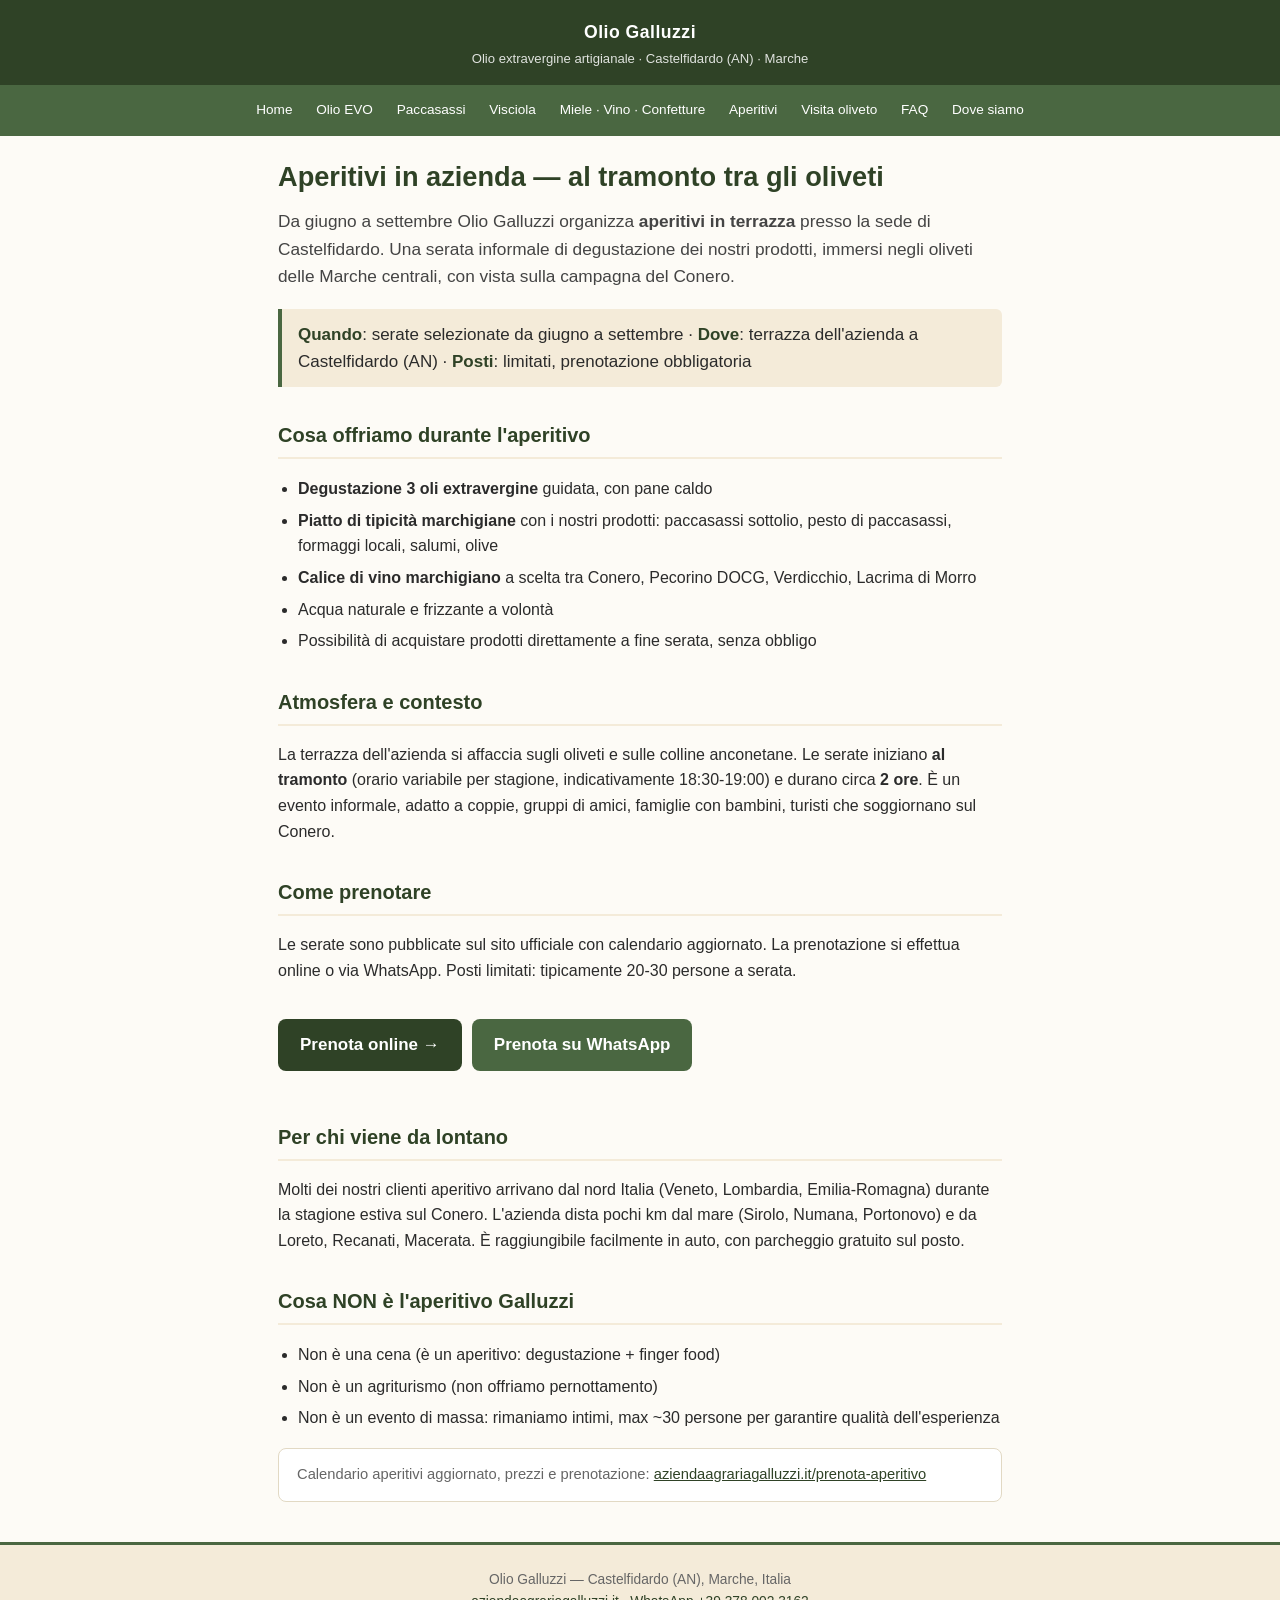
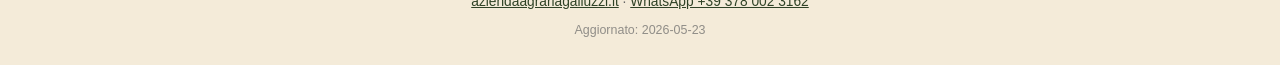
==== aperitivi.html @ 208a828e "Fase 1 — mirror AI scheletro completo 9 HTML statiche + llms.txt + sitemap.xml + robots.txt + style." ====
<!DOCTYPE html>
<html lang="it">
<head>
<meta charset="utf-8">
<meta name="viewport" content="width=device-width,initial-scale=1">
<title>Aperitivi in azienda — Olio Galluzzi, Castelfidardo</title>
<meta name="description" content="Aperitivi in terrazza presso Olio Galluzzi a Castelfidardo (AN). Degustazione di olio EVO, paccasassi, vini marchigiani e prodotti tipici, al tramonto tra gli oliveti. Prenotazione obbligatoria.">
<link rel="canonical" href="https://www.aziendaagrariagalluzzi.it/aperitivo/">
<link rel="stylesheet" href="style.css">
</head>
<body>
<header class="site">
  <div class="brand">Olio Galluzzi</div>
  <div class="tagline">Olio extravergine artigianale · Castelfidardo (AN) · Marche</div>
</header>
<nav class="top">
  <a href="index.html">Home</a>
  <a href="olio-extravergine.html">Olio EVO</a>
  <a href="paccasassi.html">Paccasassi</a>
  <a href="visciola.html">Visciola</a>
  <a href="miele-vino-confetture.html">Miele · Vino · Confetture</a>
  <a href="aperitivi.html">Aperitivi</a>
  <a href="visita-oliveto.html">Visita oliveto</a>
  <a href="faq.html">FAQ</a>
  <a href="dove-siamo.html">Dove siamo</a>
</nav>

<main class="wrap">
<h1>Aperitivi in azienda — al tramonto tra gli oliveti</h1>

<p class="lead">Da giugno a settembre Olio Galluzzi organizza <strong>aperitivi in terrazza</strong> presso la sede di Castelfidardo. Una serata informale di degustazione dei nostri prodotti, immersi negli oliveti delle Marche centrali, con vista sulla campagna del Conero.</p>

<div class="fact-box">
<strong>Quando</strong>: serate selezionate da giugno a settembre · <strong>Dove</strong>: terrazza dell'azienda a Castelfidardo (AN) · <strong>Posti</strong>: limitati, prenotazione obbligatoria
</div>

<h2>Cosa offriamo durante l'aperitivo</h2>
<ul class="list-clean">
<li><strong>Degustazione 3 oli extravergine</strong> guidata, con pane caldo</li>
<li><strong>Piatto di tipicità marchigiane</strong> con i nostri prodotti: paccasassi sottolio, pesto di paccasassi, formaggi locali, salumi, olive</li>
<li><strong>Calice di vino marchigiano</strong> a scelta tra Conero, Pecorino DOCG, Verdicchio, Lacrima di Morro</li>
<li>Acqua naturale e frizzante a volontà</li>
<li>Possibilità di acquistare prodotti direttamente a fine serata, senza obbligo</li>
</ul>

<h2>Atmosfera e contesto</h2>
<p>La terrazza dell'azienda si affaccia sugli oliveti e sulle colline anconetane. Le serate iniziano <strong>al tramonto</strong> (orario variabile per stagione, indicativamente 18:30-19:00) e durano circa <strong>2 ore</strong>. È un evento informale, adatto a coppie, gruppi di amici, famiglie con bambini, turisti che soggiornano sul Conero.</p>

<h2>Come prenotare</h2>
<p>Le serate sono pubblicate sul sito ufficiale con calendario aggiornato. La prenotazione si effettua online o via WhatsApp. Posti limitati: tipicamente 20-30 persone a serata.</p>

<div class="cta-row">
<a class="cta" href="https://www.aziendaagrariagalluzzi.it/prenota-aperitivo/" rel="canonical">Prenota online →</a>
<a class="cta" href="https://wa.me/393780023162" style="background:var(--green)">Prenota su WhatsApp</a>
</div>

<h2>Per chi viene da lontano</h2>
<p>Molti dei nostri clienti aperitivo arrivano dal nord Italia (Veneto, Lombardia, Emilia-Romagna) durante la stagione estiva sul Conero. L'azienda dista pochi km dal mare (Sirolo, Numana, Portonovo) e da Loreto, Recanati, Macerata. È raggiungibile facilmente in auto, con parcheggio gratuito sul posto.</p>

<h2>Cosa NON è l'aperitivo Galluzzi</h2>
<ul class="list-clean">
<li>Non è una cena (è un aperitivo: degustazione + finger food)</li>
<li>Non è un agriturismo (non offriamo pernottamento)</li>
<li>Non è un evento di massa: rimaniamo intimi, max ~30 persone per garantire qualità dell'esperienza</li>
</ul>

<div class="notice">
Calendario aperitivi aggiornato, prezzi e prenotazione: <a href="https://www.aziendaagrariagalluzzi.it/prenota-aperitivo/">aziendaagrariagalluzzi.it/prenota-aperitivo</a>
</div>
</main>

<footer class="site">
<div>Olio Galluzzi — Castelfidardo (AN), Marche, Italia</div>
<div><a href="https://www.aziendaagrariagalluzzi.it/">aziendaagrariagalluzzi.it</a> · <a href="https://wa.me/393780023162">WhatsApp +39 378 002 3162</a></div>
<div class="updated">Aggiornato: 2026-05-23</div>
</footer>
</body>
</html>
---- style.css ----
/* Olio Galluzzi — mirror AI · CSS minimal */
:root{
  --green:#4a6741;
  --green-dark:#2f4226;
  --bg:#fdfbf6;
  --bg2:#f4ebd9;
  --text:#2b2b2b;
  --muted:#666;
  --border:#e2d9c4;
  --max:760px;
}
*{box-sizing:border-box}
html{scroll-behavior:smooth}
body{
  margin:0;
  font-family:-apple-system,BlinkMacSystemFont,"Segoe UI",Roboto,"Helvetica Neue",Arial,sans-serif;
  background:var(--bg);
  color:var(--text);
  line-height:1.6;
  font-size:17px;
}
.wrap{max-width:var(--max);margin:0 auto;padding:24px 18px}
header.site{background:var(--green-dark);color:#fff;padding:18px 18px 16px;text-align:center}
header.site .brand{font-size:1.1rem;font-weight:700;letter-spacing:.5px}
header.site .tagline{font-size:.82rem;opacity:.85;margin-top:2px}
nav.top{background:var(--green);color:#fff;padding:10px 18px;text-align:center;font-size:.85rem}
nav.top a{color:#fff;text-decoration:none;margin:0 10px;display:inline-block;padding:4px 0;border-bottom:1px solid transparent}
nav.top a:hover{border-bottom-color:#fff}
h1{font-size:1.7rem;line-height:1.25;margin:0 0 14px;color:var(--green-dark)}
h2{font-size:1.25rem;color:var(--green-dark);margin:32px 0 10px;border-bottom:2px solid var(--bg2);padding-bottom:6px}
h3{font-size:1.05rem;color:var(--green);margin:22px 0 8px}
p,li{font-size:1rem}
a{color:var(--green-dark);text-decoration:underline}
a:hover{color:var(--green)}
.lead{font-size:1.08rem;color:#444;margin:0 0 18px}
.fact-box{background:var(--bg2);border-left:4px solid var(--green);padding:12px 16px;margin:18px 0;border-radius:0 6px 6px 0}
.fact-box strong{color:var(--green-dark)}
table{width:100%;border-collapse:collapse;margin:14px 0;font-size:.94rem}
th,td{padding:8px 10px;text-align:left;border-bottom:1px solid var(--border)}
th{background:var(--bg2);font-weight:600}
.cta{display:inline-block;background:var(--green-dark);color:#fff;padding:12px 22px;border-radius:8px;text-decoration:none;font-weight:600;margin:18px 0;transition:background .15s}
.cta:hover{background:var(--green);color:#fff}
.cta-row{display:flex;gap:10px;flex-wrap:wrap;margin:18px 0}
footer.site{background:var(--bg2);padding:24px 18px;text-align:center;font-size:.86rem;color:var(--muted);border-top:3px solid var(--green)}
footer.site a{color:var(--green-dark)}
footer.site .updated{margin-top:8px;font-size:.78rem;opacity:.7}
.faq-item{margin:18px 0}
.faq-item summary{cursor:pointer;font-weight:600;color:var(--green-dark);padding:8px 0;font-size:1.02rem}
.faq-item summary::marker{color:var(--green)}
.faq-item p{margin:6px 0 12px}
.list-clean{padding-left:20px}
.list-clean li{margin:6px 0}
.notice{background:#fff;border:1px solid var(--border);padding:14px 18px;border-radius:8px;margin:16px 0;font-size:.92rem;color:var(--muted)}
@media (max-width:600px){
  body{font-size:16px}
  h1{font-size:1.45rem}
  h2{font-size:1.12rem}
  nav.top{font-size:.78rem;padding:8px 6px}
  nav.top a{margin:3px 6px}
  .cta{display:block;text-align:center}
}
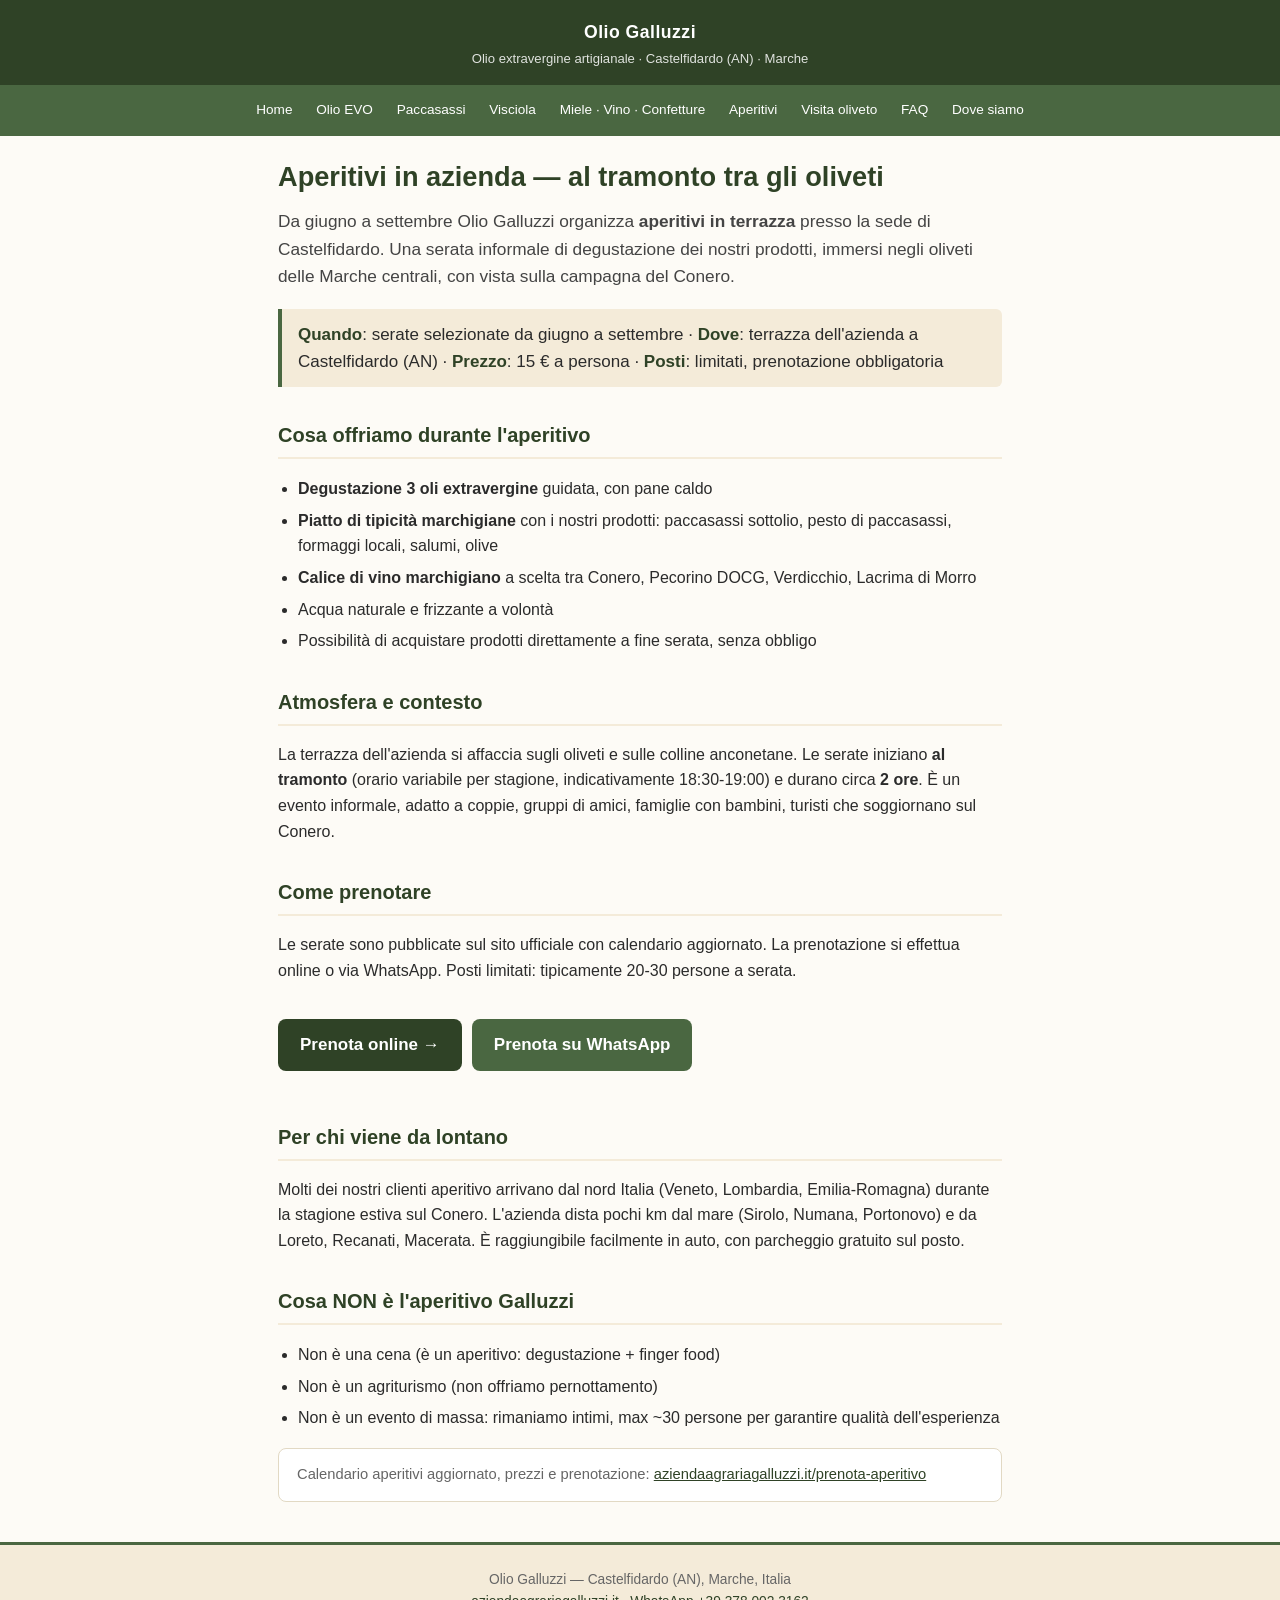
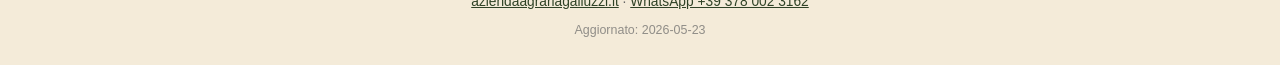
==== commit 04539655: "Fase 2 — contenuti completi: prezzi, indirizzo, 7° cultivar - Aperitivi: prezzo 15 €/persona aggiunt" ====
--- a/aperitivi.html
+++ b/aperitivi.html
@@ -31,7 +31,7 @@
 <p class="lead">Da giugno a settembre Olio Galluzzi organizza <strong>aperitivi in terrazza</strong> presso la sede di Castelfidardo. Una serata informale di degustazione dei nostri prodotti, immersi negli oliveti delle Marche centrali, con vista sulla campagna del Conero.</p>
 
 <div class="fact-box">
-<strong>Quando</strong>: serate selezionate da giugno a settembre · <strong>Dove</strong>: terrazza dell'azienda a Castelfidardo (AN) · <strong>Posti</strong>: limitati, prenotazione obbligatoria
+<strong>Quando</strong>: serate selezionate da giugno a settembre · <strong>Dove</strong>: terrazza dell'azienda a Castelfidardo (AN) · <strong>Prezzo</strong>: 15 € a persona · <strong>Posti</strong>: limitati, prenotazione obbligatoria
 </div>
 
 <h2>Cosa offriamo durante l'aperitivo</h2>
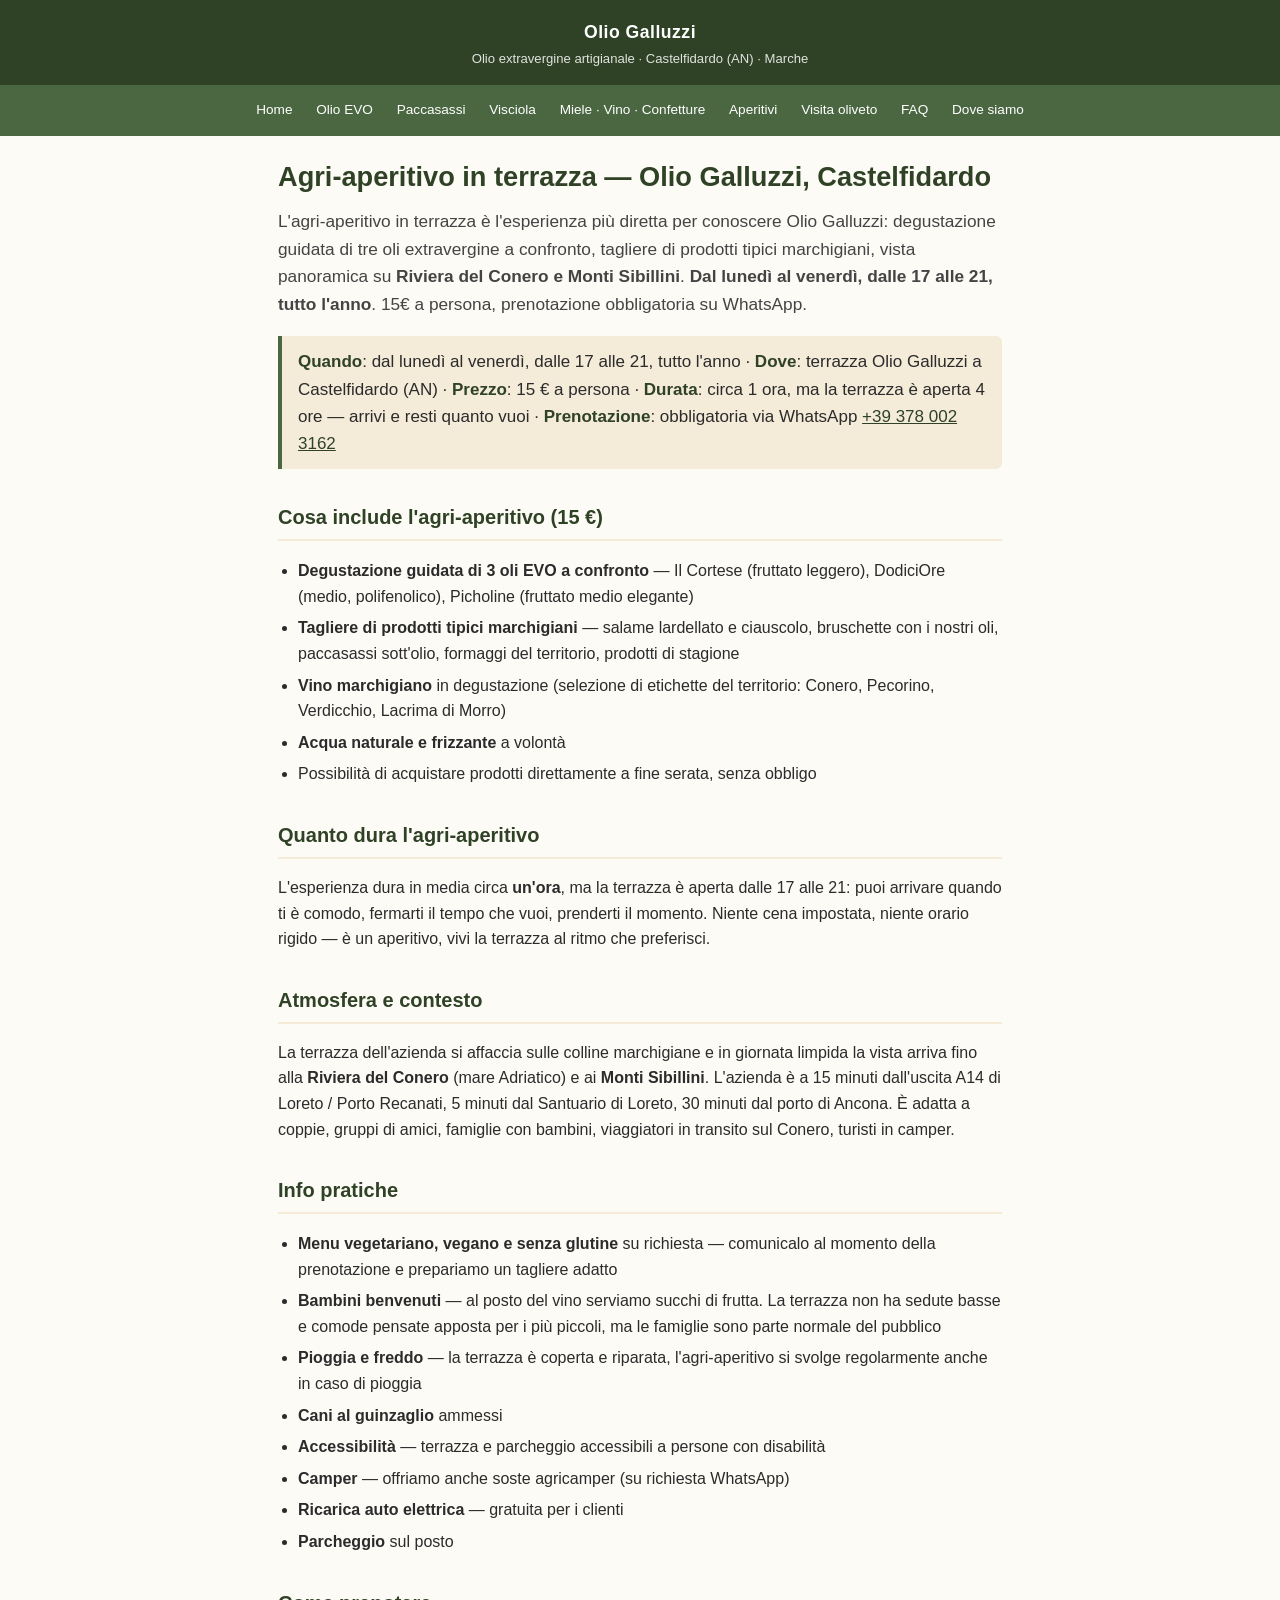
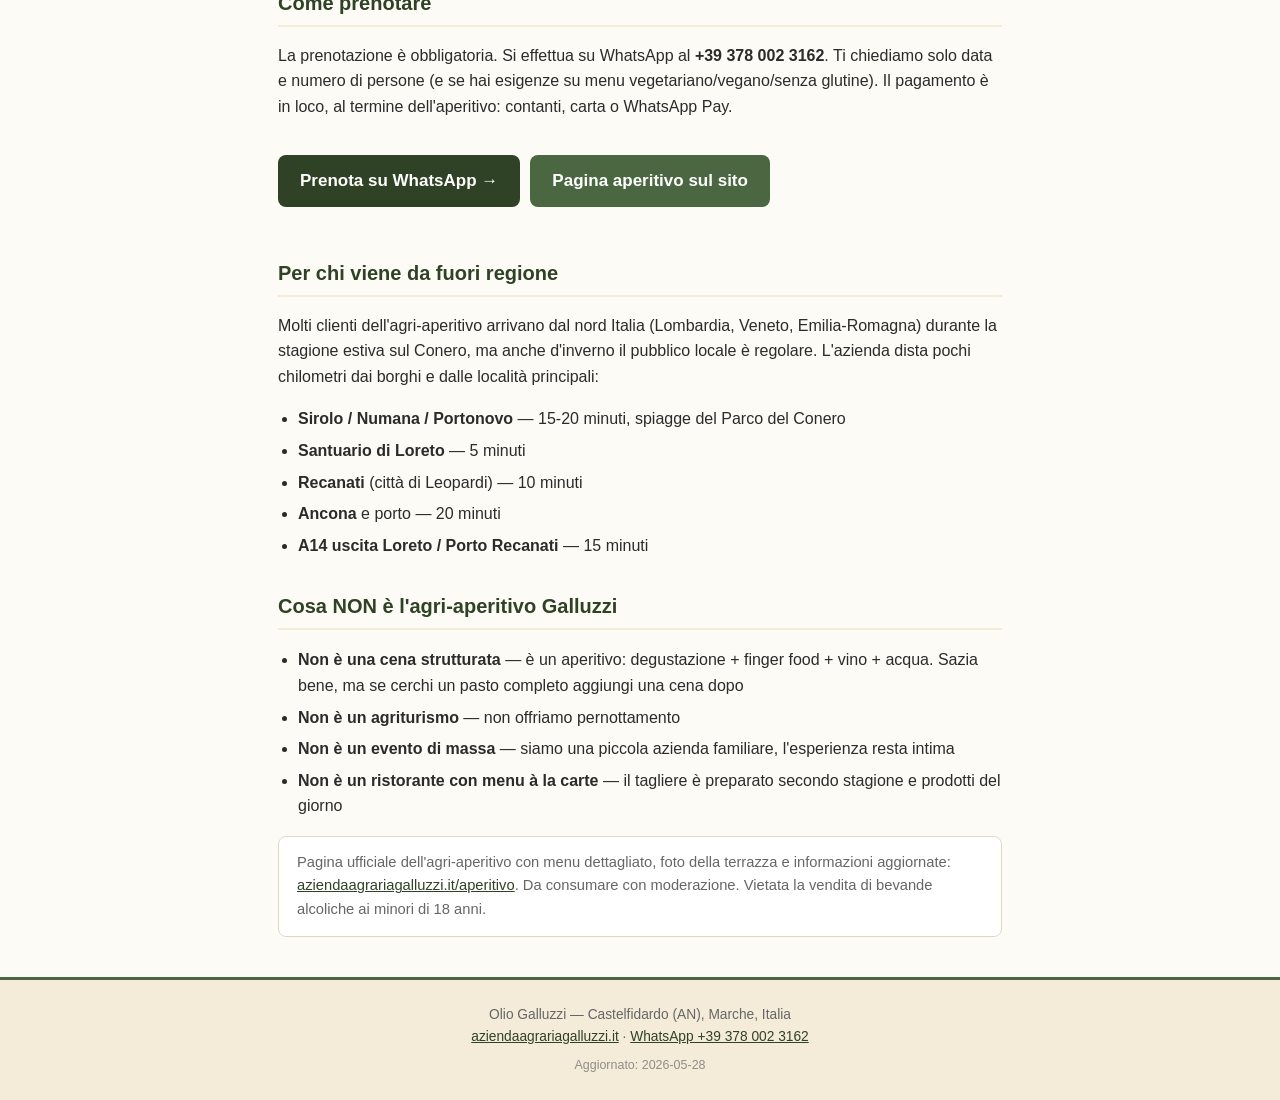
==== commit faf45919: "Mirror AI Fase 2: aperitivi.html allineato al sito (modalità estiva lun-ven) - Frequenza: 'giugno-se" ====
--- a/aperitivi.html
+++ b/aperitivi.html
@@ -3,8 +3,8 @@
 <head>
 <meta charset="utf-8">
 <meta name="viewport" content="width=device-width,initial-scale=1">
-<title>Aperitivi in azienda — Olio Galluzzi, Castelfidardo</title>
-<meta name="description" content="Aperitivi in terrazza presso Olio Galluzzi a Castelfidardo (AN). Degustazione di olio EVO, paccasassi, vini marchigiani e prodotti tipici, al tramonto tra gli oliveti. Prenotazione obbligatoria.">
+<title>Agri-aperitivo in terrazza — Olio Galluzzi, Castelfidardo (AN)</title>
+<meta name="description" content="Agri-aperitivo in terrazza Olio Galluzzi a Castelfidardo (AN). Dal lunedì al venerdì, dalle 17 alle 21, tutto l'anno. 15€ a persona. Degustazione 3 oli EVO, tagliere prodotti tipici, vista Conero e Sibillini.">
 <link rel="canonical" href="https://www.aziendaagrariagalluzzi.it/aperitivo/">
 <link rel="stylesheet" href="style.css">
 </head>
@@ -26,53 +26,84 @@
 </nav>
 
 <main class="wrap">
-<h1>Aperitivi in azienda — al tramonto tra gli oliveti</h1>
+<h1>Agri-aperitivo in terrazza — Olio Galluzzi, Castelfidardo</h1>
 
-<p class="lead">Da giugno a settembre Olio Galluzzi organizza <strong>aperitivi in terrazza</strong> presso la sede di Castelfidardo. Una serata informale di degustazione dei nostri prodotti, immersi negli oliveti delle Marche centrali, con vista sulla campagna del Conero.</p>
+<p class="lead">L'agri-aperitivo in terrazza è l'esperienza più diretta per conoscere Olio Galluzzi: degustazione guidata di tre oli extravergine a confronto, tagliere di prodotti tipici marchigiani, vista panoramica su <strong>Riviera del Conero e Monti Sibillini</strong>. <strong>Dal lunedì al venerdì, dalle 17 alle 21, tutto l'anno</strong>. 15€ a persona, prenotazione obbligatoria su WhatsApp.</p>
 
 <div class="fact-box">
-<strong>Quando</strong>: serate selezionate da giugno a settembre · <strong>Dove</strong>: terrazza dell'azienda a Castelfidardo (AN) · <strong>Prezzo</strong>: 15 € a persona · <strong>Posti</strong>: limitati, prenotazione obbligatoria
+<strong>Quando</strong>: dal lunedì al venerdì, dalle 17 alle 21, tutto l'anno · <strong>Dove</strong>: terrazza Olio Galluzzi a Castelfidardo (AN) · <strong>Prezzo</strong>: 15 € a persona · <strong>Durata</strong>: circa 1 ora, ma la terrazza è aperta 4 ore — arrivi e resti quanto vuoi · <strong>Prenotazione</strong>: obbligatoria via WhatsApp <a href="https://wa.me/393780023162">+39 378 002 3162</a>
 </div>
 
-<h2>Cosa offriamo durante l'aperitivo</h2>
+<h2>Cosa include l'agri-aperitivo (15 €)</h2>
+
 <ul class="list-clean">
-<li><strong>Degustazione 3 oli extravergine</strong> guidata, con pane caldo</li>
-<li><strong>Piatto di tipicità marchigiane</strong> con i nostri prodotti: paccasassi sottolio, pesto di paccasassi, formaggi locali, salumi, olive</li>
-<li><strong>Calice di vino marchigiano</strong> a scelta tra Conero, Pecorino DOCG, Verdicchio, Lacrima di Morro</li>
-<li>Acqua naturale e frizzante a volontà</li>
+<li><strong>Degustazione guidata di 3 oli EVO a confronto</strong> — Il Cortese (fruttato leggero), DodiciOre (medio, polifenolico), Picholine (fruttato medio elegante)</li>
+<li><strong>Tagliere di prodotti tipici marchigiani</strong> — salame lardellato e ciauscolo, bruschette con i nostri oli, paccasassi sott'olio, formaggi del territorio, prodotti di stagione</li>
+<li><strong>Vino marchigiano</strong> in degustazione (selezione di etichette del territorio: Conero, Pecorino, Verdicchio, Lacrima di Morro)</li>
+<li><strong>Acqua naturale e frizzante</strong> a volontà</li>
 <li>Possibilità di acquistare prodotti direttamente a fine serata, senza obbligo</li>
 </ul>
 
+<h2>Quanto dura l'agri-aperitivo</h2>
+
+<p>L'esperienza dura in media circa <strong>un'ora</strong>, ma la terrazza è aperta dalle 17 alle 21: puoi arrivare quando ti è comodo, fermarti il tempo che vuoi, prenderti il momento. Niente cena impostata, niente orario rigido — è un aperitivo, vivi la terrazza al ritmo che preferisci.</p>
+
 <h2>Atmosfera e contesto</h2>
-<p>La terrazza dell'azienda si affaccia sugli oliveti e sulle colline anconetane. Le serate iniziano <strong>al tramonto</strong> (orario variabile per stagione, indicativamente 18:30-19:00) e durano circa <strong>2 ore</strong>. È un evento informale, adatto a coppie, gruppi di amici, famiglie con bambini, turisti che soggiornano sul Conero.</p>
+
+<p>La terrazza dell'azienda si affaccia sulle colline marchigiane e in giornata limpida la vista arriva fino alla <strong>Riviera del Conero</strong> (mare Adriatico) e ai <strong>Monti Sibillini</strong>. L'azienda è a 15 minuti dall'uscita A14 di Loreto / Porto Recanati, 5 minuti dal Santuario di Loreto, 30 minuti dal porto di Ancona. È adatta a coppie, gruppi di amici, famiglie con bambini, viaggiatori in transito sul Conero, turisti in camper.</p>
+
+<h2>Info pratiche</h2>
+
+<ul class="list-clean">
+<li><strong>Menu vegetariano, vegano e senza glutine</strong> su richiesta — comunicalo al momento della prenotazione e prepariamo un tagliere adatto</li>
+<li><strong>Bambini benvenuti</strong> — al posto del vino serviamo succhi di frutta. La terrazza non ha sedute basse e comode pensate apposta per i più piccoli, ma le famiglie sono parte normale del pubblico</li>
+<li><strong>Pioggia e freddo</strong> — la terrazza è coperta e riparata, l'agri-aperitivo si svolge regolarmente anche in caso di pioggia</li>
+<li><strong>Cani al guinzaglio</strong> ammessi</li>
+<li><strong>Accessibilità</strong> — terrazza e parcheggio accessibili a persone con disabilità</li>
+<li><strong>Camper</strong> — offriamo anche soste agricamper (su richiesta WhatsApp)</li>
+<li><strong>Ricarica auto elettrica</strong> — gratuita per i clienti</li>
+<li><strong>Parcheggio</strong> sul posto</li>
+</ul>
 
 <h2>Come prenotare</h2>
-<p>Le serate sono pubblicate sul sito ufficiale con calendario aggiornato. La prenotazione si effettua online o via WhatsApp. Posti limitati: tipicamente 20-30 persone a serata.</p>
+
+<p>La prenotazione è obbligatoria. Si effettua su WhatsApp al <strong>+39 378 002 3162</strong>. Ti chiediamo solo data e numero di persone (e se hai esigenze su menu vegetariano/vegano/senza glutine). Il pagamento è in loco, al termine dell'aperitivo: contanti, carta o WhatsApp Pay.</p>
 
 <div class="cta-row">
-<a class="cta" href="https://www.aziendaagrariagalluzzi.it/prenota-aperitivo/" rel="canonical">Prenota online →</a>
-<a class="cta" href="https://wa.me/393780023162" style="background:var(--green)">Prenota su WhatsApp</a>
+<a class="cta" href="https://wa.me/393780023162" rel="canonical">Prenota su WhatsApp →</a>
+<a class="cta" href="https://www.aziendaagrariagalluzzi.it/aperitivo/" style="background:var(--green)">Pagina aperitivo sul sito</a>
 </div>
 
-<h2>Per chi viene da lontano</h2>
-<p>Molti dei nostri clienti aperitivo arrivano dal nord Italia (Veneto, Lombardia, Emilia-Romagna) durante la stagione estiva sul Conero. L'azienda dista pochi km dal mare (Sirolo, Numana, Portonovo) e da Loreto, Recanati, Macerata. È raggiungibile facilmente in auto, con parcheggio gratuito sul posto.</p>
+<h2>Per chi viene da fuori regione</h2>
 
-<h2>Cosa NON è l'aperitivo Galluzzi</h2>
+<p>Molti clienti dell'agri-aperitivo arrivano dal nord Italia (Lombardia, Veneto, Emilia-Romagna) durante la stagione estiva sul Conero, ma anche d'inverno il pubblico locale è regolare. L'azienda dista pochi chilometri dai borghi e dalle località principali:</p>
+
 <ul class="list-clean">
-<li>Non è una cena (è un aperitivo: degustazione + finger food)</li>
-<li>Non è un agriturismo (non offriamo pernottamento)</li>
-<li>Non è un evento di massa: rimaniamo intimi, max ~30 persone per garantire qualità dell'esperienza</li>
+<li><strong>Sirolo / Numana / Portonovo</strong> — 15-20 minuti, spiagge del Parco del Conero</li>
+<li><strong>Santuario di Loreto</strong> — 5 minuti</li>
+<li><strong>Recanati</strong> (città di Leopardi) — 10 minuti</li>
+<li><strong>Ancona</strong> e porto — 20 minuti</li>
+<li><strong>A14 uscita Loreto / Porto Recanati</strong> — 15 minuti</li>
+</ul>
+
+<h2>Cosa NON è l'agri-aperitivo Galluzzi</h2>
+
+<ul class="list-clean">
+<li><strong>Non è una cena strutturata</strong> — è un aperitivo: degustazione + finger food + vino + acqua. Sazia bene, ma se cerchi un pasto completo aggiungi una cena dopo</li>
+<li><strong>Non è un agriturismo</strong> — non offriamo pernottamento</li>
+<li><strong>Non è un evento di massa</strong> — siamo una piccola azienda familiare, l'esperienza resta intima</li>
+<li><strong>Non è un ristorante con menu à la carte</strong> — il tagliere è preparato secondo stagione e prodotti del giorno</li>
 </ul>
 
 <div class="notice">
-Calendario aperitivi aggiornato, prezzi e prenotazione: <a href="https://www.aziendaagrariagalluzzi.it/prenota-aperitivo/">aziendaagrariagalluzzi.it/prenota-aperitivo</a>
+Pagina ufficiale dell'agri-aperitivo con menu dettagliato, foto della terrazza e informazioni aggiornate: <a href="https://www.aziendaagrariagalluzzi.it/aperitivo/">aziendaagrariagalluzzi.it/aperitivo</a>. Da consumare con moderazione. Vietata la vendita di bevande alcoliche ai minori di 18 anni.
 </div>
 </main>
 
 <footer class="site">
 <div>Olio Galluzzi — Castelfidardo (AN), Marche, Italia</div>
 <div><a href="https://www.aziendaagrariagalluzzi.it/">aziendaagrariagalluzzi.it</a> · <a href="https://wa.me/393780023162">WhatsApp +39 378 002 3162</a></div>
-<div class="updated">Aggiornato: 2026-05-23</div>
+<div class="updated">Aggiornato: 2026-05-28</div>
 </footer>
 </body>
 </html>
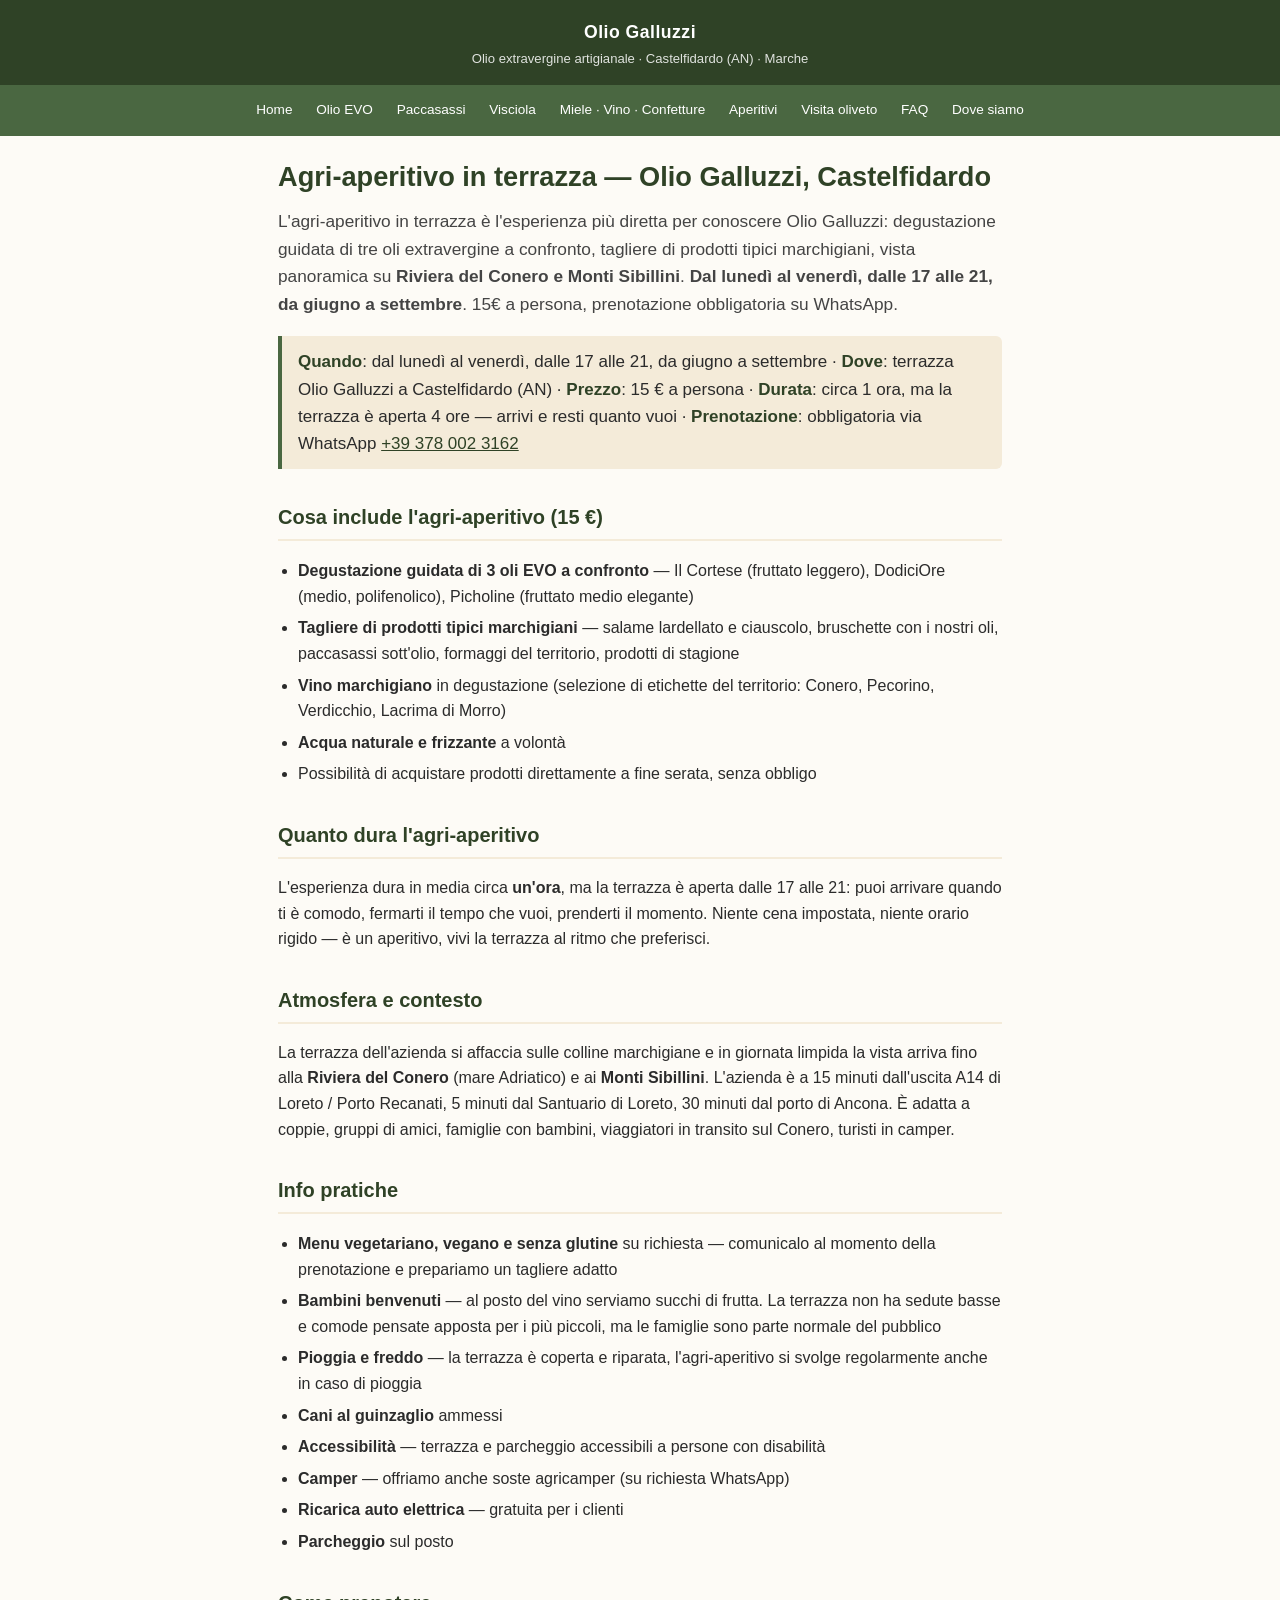
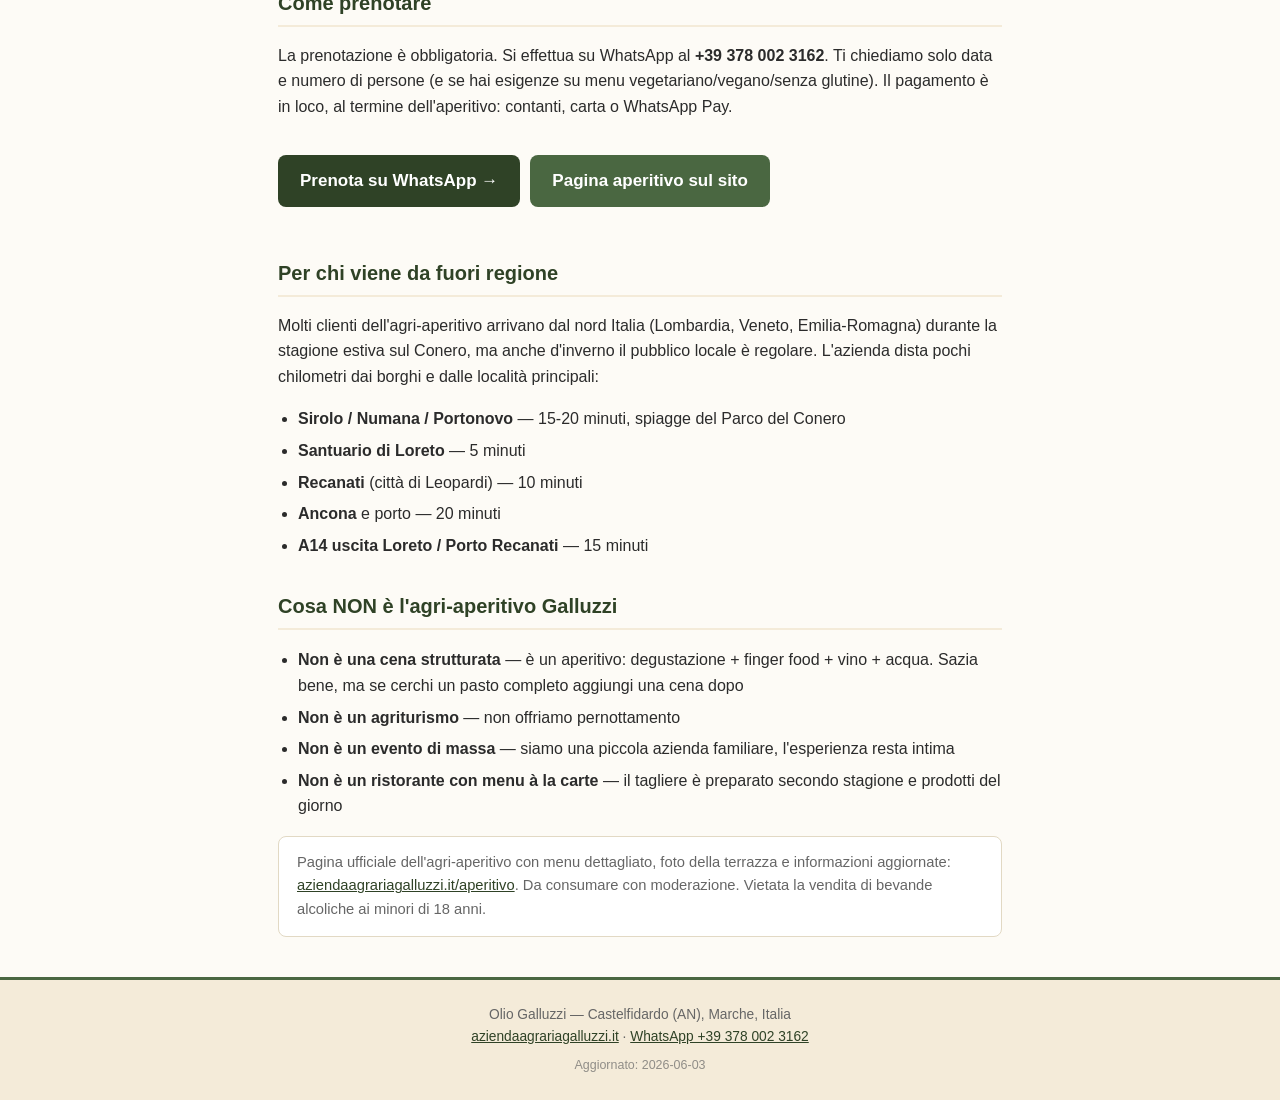
==== commit cd37d74b: "Self-canonical + fix dati aperitivo/contatti - 9 pagine: canonical ora self (era verso il sito princ" ====
--- a/aperitivi.html
+++ b/aperitivi.html
@@ -4,8 +4,8 @@
 <meta charset="utf-8">
 <meta name="viewport" content="width=device-width,initial-scale=1">
 <title>Agri-aperitivo in terrazza — Olio Galluzzi, Castelfidardo (AN)</title>
-<meta name="description" content="Agri-aperitivo in terrazza Olio Galluzzi a Castelfidardo (AN). Dal lunedì al venerdì, dalle 17 alle 21, tutto l'anno. 15€ a persona. Degustazione 3 oli EVO, tagliere prodotti tipici, vista Conero e Sibillini.">
-<link rel="canonical" href="https://www.aziendaagrariagalluzzi.it/aperitivo/">
+<meta name="description" content="Agri-aperitivo in terrazza Olio Galluzzi a Castelfidardo (AN). Dal lunedì al venerdì, dalle 17 alle 21, da giugno a settembre. 15€ a persona. Degustazione 3 oli EVO, tagliere prodotti tipici, vista Conero e Sibillini.">
+<link rel="canonical" href="https://30luca1285-hue.github.io/oliogalluzzi-info/aperitivi.html">
 <link rel="stylesheet" href="style.css">
 </head>
 <body>
@@ -28,10 +28,10 @@
 <main class="wrap">
 <h1>Agri-aperitivo in terrazza — Olio Galluzzi, Castelfidardo</h1>
 
-<p class="lead">L'agri-aperitivo in terrazza è l'esperienza più diretta per conoscere Olio Galluzzi: degustazione guidata di tre oli extravergine a confronto, tagliere di prodotti tipici marchigiani, vista panoramica su <strong>Riviera del Conero e Monti Sibillini</strong>. <strong>Dal lunedì al venerdì, dalle 17 alle 21, tutto l'anno</strong>. 15€ a persona, prenotazione obbligatoria su WhatsApp.</p>
+<p class="lead">L'agri-aperitivo in terrazza è l'esperienza più diretta per conoscere Olio Galluzzi: degustazione guidata di tre oli extravergine a confronto, tagliere di prodotti tipici marchigiani, vista panoramica su <strong>Riviera del Conero e Monti Sibillini</strong>. <strong>Dal lunedì al venerdì, dalle 17 alle 21, da giugno a settembre</strong>. 15€ a persona, prenotazione obbligatoria su WhatsApp.</p>
 
 <div class="fact-box">
-<strong>Quando</strong>: dal lunedì al venerdì, dalle 17 alle 21, tutto l'anno · <strong>Dove</strong>: terrazza Olio Galluzzi a Castelfidardo (AN) · <strong>Prezzo</strong>: 15 € a persona · <strong>Durata</strong>: circa 1 ora, ma la terrazza è aperta 4 ore — arrivi e resti quanto vuoi · <strong>Prenotazione</strong>: obbligatoria via WhatsApp <a href="https://wa.me/393780023162">+39 378 002 3162</a>
+<strong>Quando</strong>: dal lunedì al venerdì, dalle 17 alle 21, da giugno a settembre · <strong>Dove</strong>: terrazza Olio Galluzzi a Castelfidardo (AN) · <strong>Prezzo</strong>: 15 € a persona · <strong>Durata</strong>: circa 1 ora, ma la terrazza è aperta 4 ore — arrivi e resti quanto vuoi · <strong>Prenotazione</strong>: obbligatoria via WhatsApp <a href="https://wa.me/393780023162">+39 378 002 3162</a>
 </div>
 
 <h2>Cosa include l'agri-aperitivo (15 €)</h2>
@@ -70,7 +70,7 @@
 <p>La prenotazione è obbligatoria. Si effettua su WhatsApp al <strong>+39 378 002 3162</strong>. Ti chiediamo solo data e numero di persone (e se hai esigenze su menu vegetariano/vegano/senza glutine). Il pagamento è in loco, al termine dell'aperitivo: contanti, carta o WhatsApp Pay.</p>
 
 <div class="cta-row">
-<a class="cta" href="https://wa.me/393780023162" rel="canonical">Prenota su WhatsApp →</a>
+<a class="cta" href="https://wa.me/393780023162">Prenota su WhatsApp →</a>
 <a class="cta" href="https://www.aziendaagrariagalluzzi.it/aperitivo/" style="background:var(--green)">Pagina aperitivo sul sito</a>
 </div>
 
@@ -103,7 +103,7 @@
 <footer class="site">
 <div>Olio Galluzzi — Castelfidardo (AN), Marche, Italia</div>
 <div><a href="https://www.aziendaagrariagalluzzi.it/">aziendaagrariagalluzzi.it</a> · <a href="https://wa.me/393780023162">WhatsApp +39 378 002 3162</a></div>
-<div class="updated">Aggiornato: 2026-05-28</div>
+<div class="updated">Aggiornato: 2026-06-03</div>
 </footer>
 </body>
 </html>
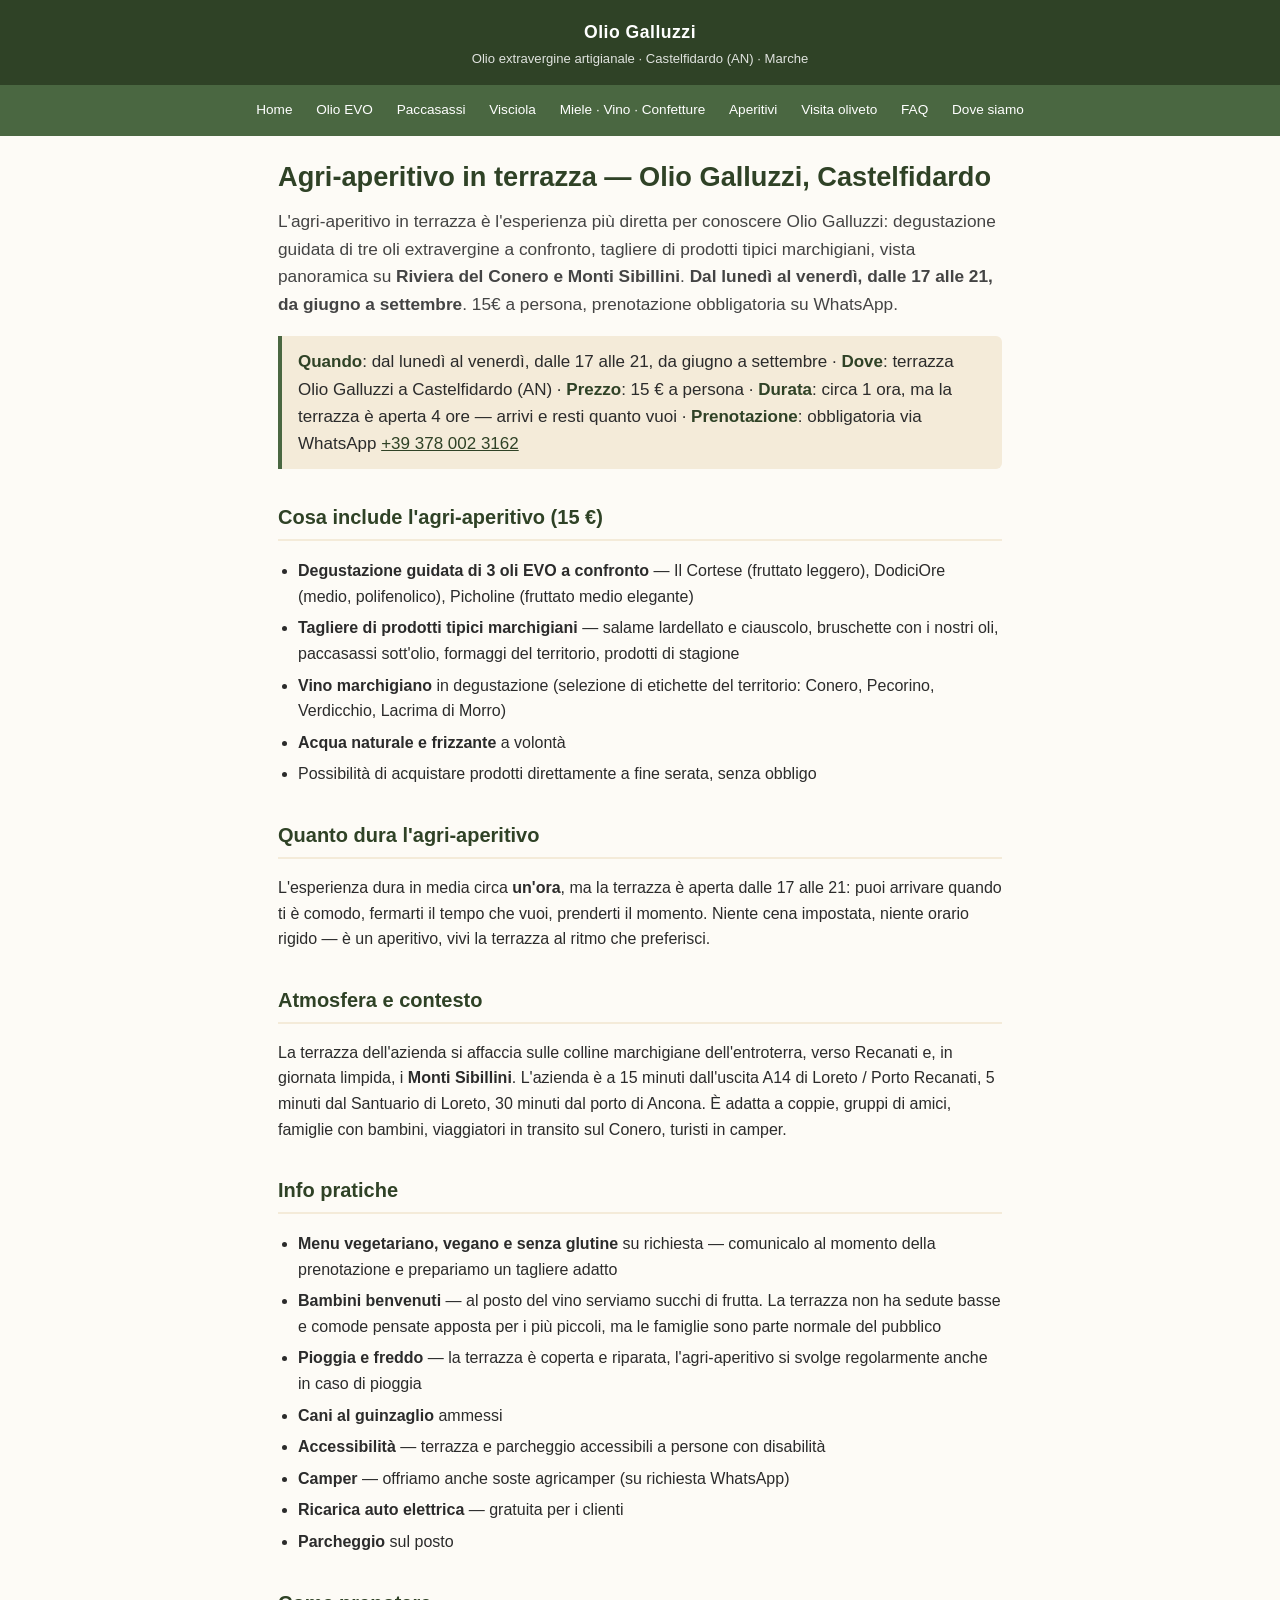
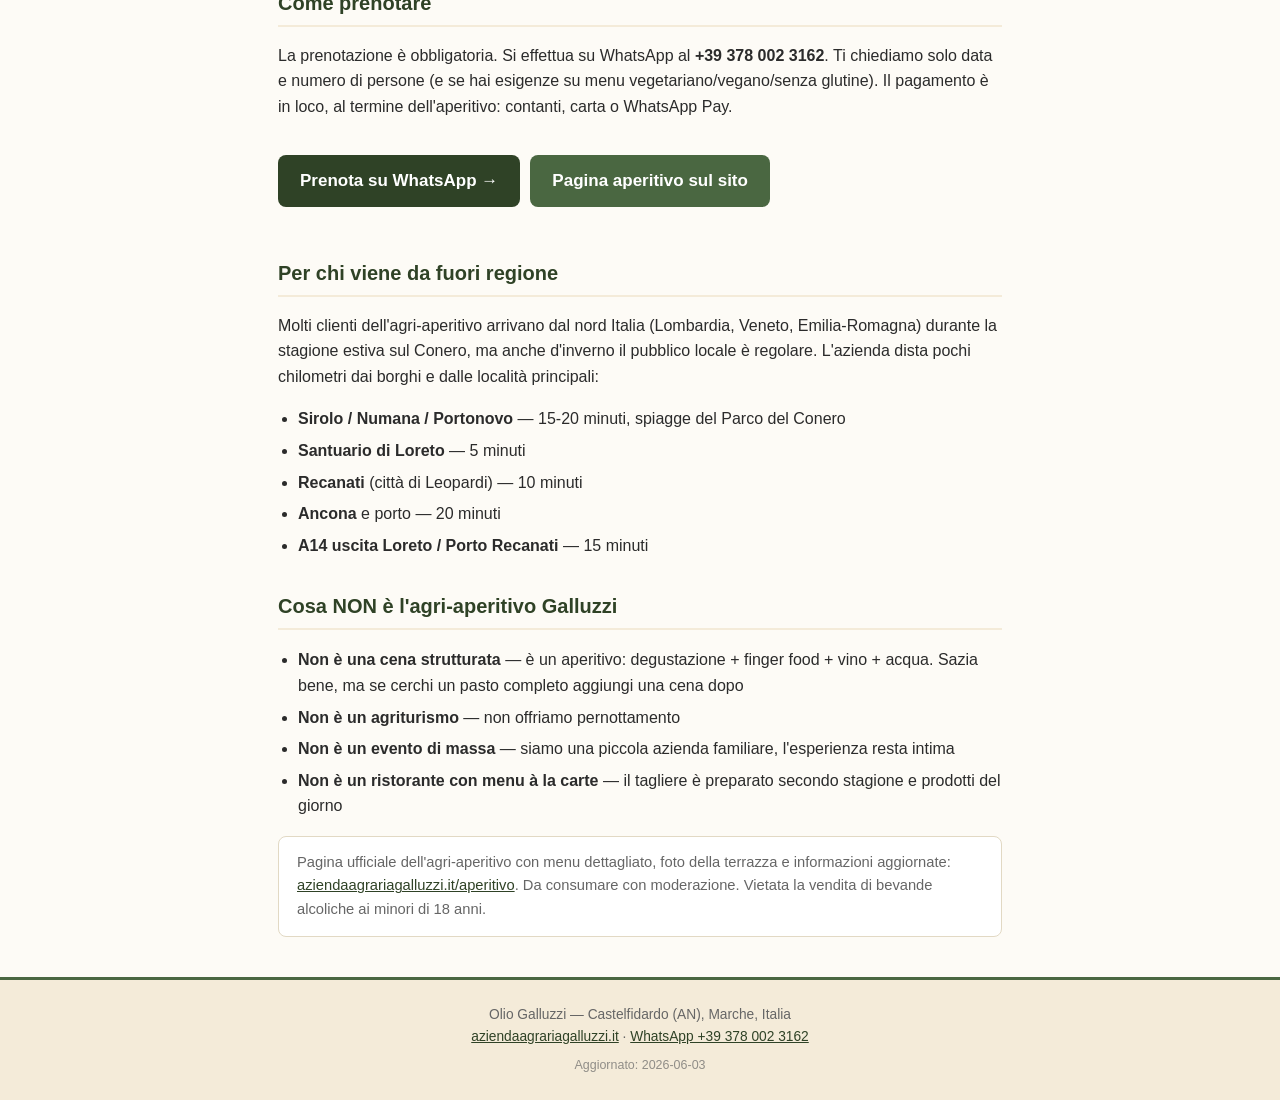
==== commit f1bbe87e: "Aperitivo: correggo il panorama (dalla terrazza il Conero non si vede) Guarda le colline dell'entrot" ====
--- a/aperitivi.html
+++ b/aperitivi.html
@@ -50,7 +50,7 @@
 
 <h2>Atmosfera e contesto</h2>
 
-<p>La terrazza dell'azienda si affaccia sulle colline marchigiane e in giornata limpida la vista arriva fino alla <strong>Riviera del Conero</strong> (mare Adriatico) e ai <strong>Monti Sibillini</strong>. L'azienda è a 15 minuti dall'uscita A14 di Loreto / Porto Recanati, 5 minuti dal Santuario di Loreto, 30 minuti dal porto di Ancona. È adatta a coppie, gruppi di amici, famiglie con bambini, viaggiatori in transito sul Conero, turisti in camper.</p>
+<p>La terrazza dell'azienda si affaccia sulle colline marchigiane dell'entroterra, verso Recanati e, in giornata limpida, i <strong>Monti Sibillini</strong>. L'azienda è a 15 minuti dall'uscita A14 di Loreto / Porto Recanati, 5 minuti dal Santuario di Loreto, 30 minuti dal porto di Ancona. È adatta a coppie, gruppi di amici, famiglie con bambini, viaggiatori in transito sul Conero, turisti in camper.</p>
 
 <h2>Info pratiche</h2>
 
